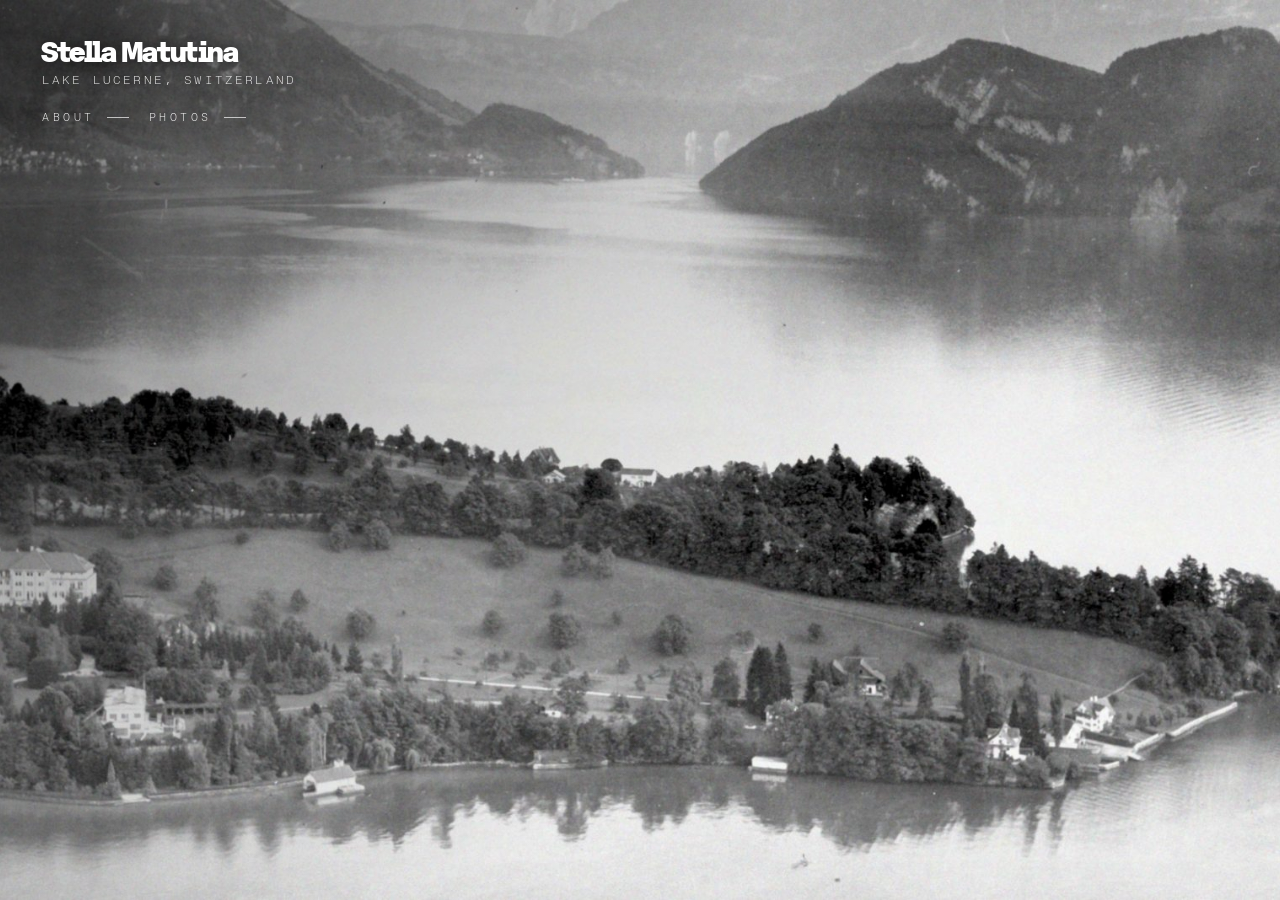
==== index.html @ 0b20fdcc "Fix About/Photos vertical alignment Co-Authored-By: Claude Sonnet 4.6 <noreply@anthropic.com>" ====
<!doctype html>
<html lang="en">
<head>
<meta charset="utf-8" />
<meta name="viewport" content="width=device-width, initial-scale=1, viewport-fit=cover" />
<title>Stella Matutina</title>
<style>
  @font-face {
    font-family: 'Tofth Grotesk Mono';
    src: url('assets/Tofth-Grotesk-Mono.ttf') format('truetype');
    font-weight: 400;
    font-display: swap;
  }
  @font-face {
    font-family: 'Tofth Grotesk Semi Mono';
    src: url('assets/Tofth-Grotesk-Semi-Mono-Negative-Tracking.ttf') format('truetype');
    font-weight: 400;
    font-display: swap;
  }

  * { box-sizing: border-box; margin: 0; padding: 0; }

  html, body {
    height: 100%;
    overflow: hidden;
    background: #000;
    font-family: 'Tofth Grotesk Mono', ui-monospace, 'SF Mono', Menlo, monospace;
    color: #fff;
    -webkit-font-smoothing: antialiased;
    -moz-osx-font-smoothing: grayscale;
  }

  /* ============ B&W AERIAL BACKGROUND ============ */
  .bg-stage {
    position: fixed;
    inset: 0;
    overflow: hidden;
    z-index: 0;
    background: #000;
  }
  /* Tiny placeholder is rendered as a blurred-up background, so the screen is
     never blank while the full image streams in. */
  .bg-placeholder {
    position: absolute;
    inset: 0;
    background-size: cover;
    background-position: center;
    filter: blur(24px);
    transform: scale(1.08);
    transition: opacity 0.6s ease;
  }
  .bg-stage img {
    position: absolute;
    inset: 0;
    width: 100%;
    height: 100%;
    object-fit: cover;
    object-position: center;
    opacity: 0;
    transition: opacity 0.7s ease;
  }
  .bg-stage img.loaded { opacity: 1; }
  .bg-stage img.loaded ~ .bg-placeholder,
  .bg-stage.ready .bg-placeholder { opacity: 0; }
  /* Subtle vignette to anchor the top-left text */
  .bg-stage::after {
    content: '';
    position: absolute;
    inset: 0;
    background:
      linear-gradient(135deg, rgba(0,0,0,0.55) 0%, rgba(0,0,0,0.15) 38%, rgba(0,0,0,0) 65%);
    pointer-events: none;
  }

  /* ============ TOP-LEFT TEXT BLOCK ============ */
  .corner {
    position: fixed;
    top: 38px;
    left: 42px;
    z-index: 3;
    color: #fff;
    display: flex;
    flex-direction: column;
    gap: 6px;
    animation: fade 1.4s ease 0.2s both;
  }
  @keyframes fade { from { opacity: 0; transform: translateY(-4px); } to { opacity: 1; transform: none; } }

  .corner .title {
    font-family: 'Tofth Grotesk Semi Mono', 'Tofth Grotesk Mono', monospace;
    font-size: 28px;
    letter-spacing: 0.02em;
    line-height: 1.05;
    font-weight: 400;
    text-shadow: 0 1px 14px rgba(0,0,0,0.5);
  }
  .corner .place {
    font-family: 'Tofth Grotesk Mono', monospace;
    font-size: 12px;
    letter-spacing: 0.18em;
    text-transform: uppercase;
    color: rgba(255,255,255,0.85);
    text-shadow: 0 1px 12px rgba(0,0,0,0.5);
  }
  .corner .about {
    margin-top: 18px;
    background: transparent;
    border: none;
    padding: 0;
    color: #fff;
    cursor: pointer;
    font-family: 'Tofth Grotesk Mono', monospace;
    font-size: 11px;
    letter-spacing: 0.32em;
    text-transform: uppercase;
    text-decoration: none;
    display: inline-flex;
    align-items: center;
    gap: 12px;
    opacity: 0.9;
    transition: opacity 0.2s ease, gap 0.25s ease;
    text-shadow: 0 1px 12px rgba(0,0,0,0.5);
  }
  .corner .about::after {
    content: '';
    width: 22px;
    height: 1px;
    background: rgba(255,255,255,0.75);
    transition: width 0.25s ease;
  }
  .corner .about:hover { opacity: 1; gap: 16px; }
  .corner .about:hover::after { width: 32px; }
  .corner .about:focus-visible { outline: 1px dashed rgba(255,255,255,0.8); outline-offset: 6px; }
  .corner.hidden {
    opacity: 0;
    filter: blur(8px);
    pointer-events: none;
    transition: opacity 0.35s ease, filter 0.35s ease;
  }

  /* ============ MODAL ============ */
  .modal-wrap {
    position: fixed;
    inset: 0;
    z-index: 11;
    display: flex;
    align-items: flex-start;
    justify-content: center;
    padding: 40px 24px;
    pointer-events: none;
    overflow-y: auto;
    -webkit-overflow-scrolling: touch;
  }
  .modal-wrap.open { pointer-events: auto; }

  .modal {
    pointer-events: none;
    position: relative;
    width: 100%;
    max-width: 480px;
    color: #fff;
    margin-top: auto;
    margin-bottom: auto;
  }
  .modal.open { pointer-events: auto; }

  @property --b {
    syntax: '<length>';
    inherits: false;
    initial-value: 0px;
  }
  .modal-blur {
    position: fixed;
    inset: 0;
    background: rgba(0,0,0,0);
    --b: 0px;
    backdrop-filter: blur(var(--b));
    -webkit-backdrop-filter: blur(var(--b));
    transition: --b 0.9s ease, background 0.9s ease;
    pointer-events: none;
    -webkit-mask-image: radial-gradient(ellipse 70% 65% at 50% 50%,
      #000 0%,
      rgba(0,0,0,0.92) 42%,
      rgba(0,0,0,0.65) 62%,
      rgba(0,0,0,0.3) 80%,
      rgba(0,0,0,0.1) 92%,
      transparent 100%);
            mask-image: radial-gradient(ellipse 70% 65% at 50% 50%,
      #000 0%,
      rgba(0,0,0,0.92) 42%,
      rgba(0,0,0,0.65) 62%,
      rgba(0,0,0,0.3) 80%,
      rgba(0,0,0,0.1) 92%,
      transparent 100%);
  }
  .modal.open .modal-blur { --b: 26px; background: rgba(0,0,0,0.25); }

  .modal-content {
    position: relative;
    padding: 36px 36px 32px;
    text-shadow: 0 1px 12px rgba(0,0,0,0.45);
    opacity: 0;
    transform: translateY(6px);
    transition: opacity 0.5s ease 0.15s, transform 0.6s ease 0.15s;
  }
  .modal.open .modal-content { opacity: 1; transform: none; }

  .modal-close {
    position: absolute;
    top: 6px;
    right: 6px;
    width: 32px;
    height: 32px;
    background: transparent;
    border: none;
    cursor: pointer;
    color: #fff;
    font-family: 'Tofth Grotesk Mono', monospace;
    font-size: 22px;
    line-height: 1;
    display: flex;
    align-items: center;
    justify-content: center;
    transition: opacity 0.2s;
    opacity: 0.7;
    z-index: 5;
    /* Halo so the × is readable even if it sits over a bright part of the photo. */
    text-shadow: 0 0 12px rgba(0,0,0,0.7), 0 1px 2px rgba(0,0,0,0.6);
  }
  .modal-close:hover { opacity: 1; }

  .modal-image {
    width: 100%;
    aspect-ratio: 1 / 1.12;
    overflow: hidden;
    background: transparent;
    position: relative;
    border-radius: 14px;
  }
  .modal-image img {
    width: 100%;
    height: 100%;
    object-fit: cover;
    object-position: center;
    display: block;
  }

  .modal-body {
    padding-top: 28px;
    font-family: 'Tofth Grotesk Mono', monospace;
    font-size: 13px;
    line-height: 1.65;
    color: rgba(255,255,255,0.92);
    text-wrap: pretty;
  }
  .modal-body p + p { margin-top: 14px; }

  .modal-footer {
    margin-top: 28px;
    padding-top: 18px;
    border-top: 1px solid rgba(255,255,255,0.18);
    display: flex;
    align-items: center;
    justify-content: space-between;
    font-family: 'Tofth Grotesk Mono', monospace;
    font-size: 12px;
    letter-spacing: 0.06em;
  }
  .modal-footer .label {
    text-transform: uppercase;
    letter-spacing: 0.22em;
    font-size: 10px;
    color: rgba(255,255,255,0.5);
  }
  .modal-footer a {
    color: #fff;
    text-decoration: underline;
    text-decoration-thickness: 1px;
    text-underline-offset: 3px;
    transition: opacity 0.2s ease;
  }
  .modal-footer a:hover { opacity: 0.7; }

  .place-link {
    color: inherit;
    text-decoration: none;
    transition: opacity 0.2s ease;
  }
  .place-link:hover { opacity: 0.7; }

  .body-link {
    color: inherit;
    text-decoration: underline;
    text-decoration-thickness: 1px;
    text-underline-offset: 3px;
    transition: opacity 0.2s ease;
  }
  .body-link:hover { opacity: 0.7; }

  /* ============ MOBILE ============ */
  @media (max-width: 600px) {
    .bg-stage img { object-position: 20% center; }
    .bg-placeholder { background-position: 20% center; }
    .corner { top: 24px; left: 22px; }
    .corner .title { font-size: 22px; }
    .corner .place { font-size: 11px; letter-spacing: 0.16em; }
    .modal { max-width: 100%; }
    .modal-content {
      /* Extra top padding so the close × sits clear above the photo. */
      padding: 48px 24px 26px;
    }
    .modal-blur { inset: -80px -80px; }
    .modal-close {
      top: 8px;
      right: 8px;
    }
    .modal-footer { flex-direction: column; align-items: flex-start; gap: 6px; }
  }
</style>
<script data-goatcounter="https://stellaearth.goatcounter.com/count" async src="//gc.zgo.at/count.js"></script>
</head>
<body>

  <!-- B&W aerial background -->
  <div class="bg-stage" id="bgStage" aria-hidden="true">
    <img id="bgImg" src="assets/bw-aerial.jpg" alt="" decoding="async" fetchpriority="high" />
    <div class="bg-placeholder" id="bgPlaceholder"></div>
  </div>

  <!-- Top-left text block -->
  <div class="corner" id="corner">
    <div class="title">Stella Matutina</div>
    <div class="place"><a href="https://maps.app.goo.gl/kTwNNW23MgwFQ2BG6" target="_blank" rel="noopener" class="place-link">Lake Lucerne, Switzerland</a></div>
    <div style="display:flex;flex-direction:row;gap:20px;align-items:center;margin-top:18px;">
      <button class="about" id="aboutBtn" style="margin-top:0;" aria-haspopup="dialog">About</button>
      <a href="/photos" class="about" style="margin-top:0;">Photos</a>
    </div>
  </div>

  <!-- Modal -->
  <div class="modal-wrap" id="modalWrap" aria-hidden="true">
    <div class="modal" id="modal" role="dialog" aria-modal="true" aria-labelledby="modalTitle">
      <div class="modal-blur" aria-hidden="true"></div>
      <div class="modal-content">
        <button class="modal-close" id="modalClose" aria-label="Close">×</button>

        <div class="modal-image">
          <img src="assets/desk-view.jpg" alt="A desk by an open window overlooking Lake Lucerne" loading="lazy" decoding="async" />
        </div>

        <div class="modal-body" id="modalTitle">
          <p>Stella Matutina is a school of practice in formation on a <a href="https://maps.app.goo.gl/kTwNNW23MgwFQ2BG6" target="_blank" rel="noopener" class="body-link">quiet peninsula on Lake Lucerne</a> built around people who move between and beyond philosophy, art, science, business, and technology.</p>
          <p>For two centuries this site was under the care of The Sisters of Baldegg, who founded the region's first school for girls and went on to design a nearby convent with Marcel Breuer.</p>
          <p>Stella's next chapter is as an R&amp;D ecosystem that treats technology as a philosophical site: a place where foundational concepts that organise society such as intelligence, agency, and subjectivity come under strain and are discarded or renewed.</p>
          <p>Our response to this is to develop an institution that can engage with this conceptual strain, name what is missing or struggling to be born, and prototype discipline agnostic interventions at a scale that is equal to the moment.</p>
          <p>Through independent research and institutional partnerships, we give exceptional researchers, engineers, artists, entrepreneurs, and philanthropists what this work requires: resources, time, and collaborators.</p>
          <p>Stella is being designed in the belief that articulating new concepts, building prototypes, and designing institutions capable of sustaining them is one practice rather than three.</p>
          <p>We call this philosophical R&amp;D.</p>
        </div>

        <div class="modal-footer">
          <span class="label">Inquiries</span>
          <a href="mailto:info@stella.earth">info@stella.earth</a>
        </div>
      </div>
    </div>
  </div>

<script>
  // ── Background: show a tiny blurred placeholder instantly, fade to the full
  // image once it has fully decoded (prevents the line-by-line reveal). ──
  var TINY_BG = '[data-uri]';
  (function(){
    var bgImg = document.getElementById('bgImg');
    var ph = document.getElementById('bgPlaceholder');
    var stage = document.getElementById('bgStage');
    ph.style.backgroundImage = 'url("' + TINY_BG + '")';
    function reveal(){
      bgImg.classList.add('loaded');
      stage.classList.add('ready');
    }
    if (bgImg.complete && bgImg.naturalWidth > 0) {
      // Cached — still wait one frame so the placeholder paints.
      requestAnimationFrame(reveal);
    } else if (bgImg.decode) {
      bgImg.decode().then(reveal).catch(function(){
        bgImg.addEventListener('load', reveal, { once: true });
      });
    } else {
      bgImg.addEventListener('load', reveal, { once: true });
    }
  })();

  var aboutBtn = document.getElementById('aboutBtn');
  var corner = document.getElementById('corner');
  var modal = document.getElementById('modal');
  var modalWrap = document.getElementById('modalWrap');
  var closeBtn = document.getElementById('modalClose');

  function openModal() {
    corner.classList.add('hidden');
    modal.classList.add('open');
    modalWrap.classList.add('open');
    modalWrap.setAttribute('aria-hidden', 'false');
    modalWrap.scrollTop = 0;
  }
  function closeModal() {
    modal.classList.remove('open');
    modalWrap.classList.remove('open');
    corner.classList.remove('hidden');
    modalWrap.setAttribute('aria-hidden', 'true');
  }
  aboutBtn.addEventListener('click', openModal);
  closeBtn.addEventListener('click', closeModal);
  modalWrap.addEventListener('click', function(e) {
    if (e.target === modalWrap) closeModal();
  });
  document.addEventListener('keydown', function(e) {
    if (e.key === 'Escape') closeModal();
  });
</script>
</body>
</html>
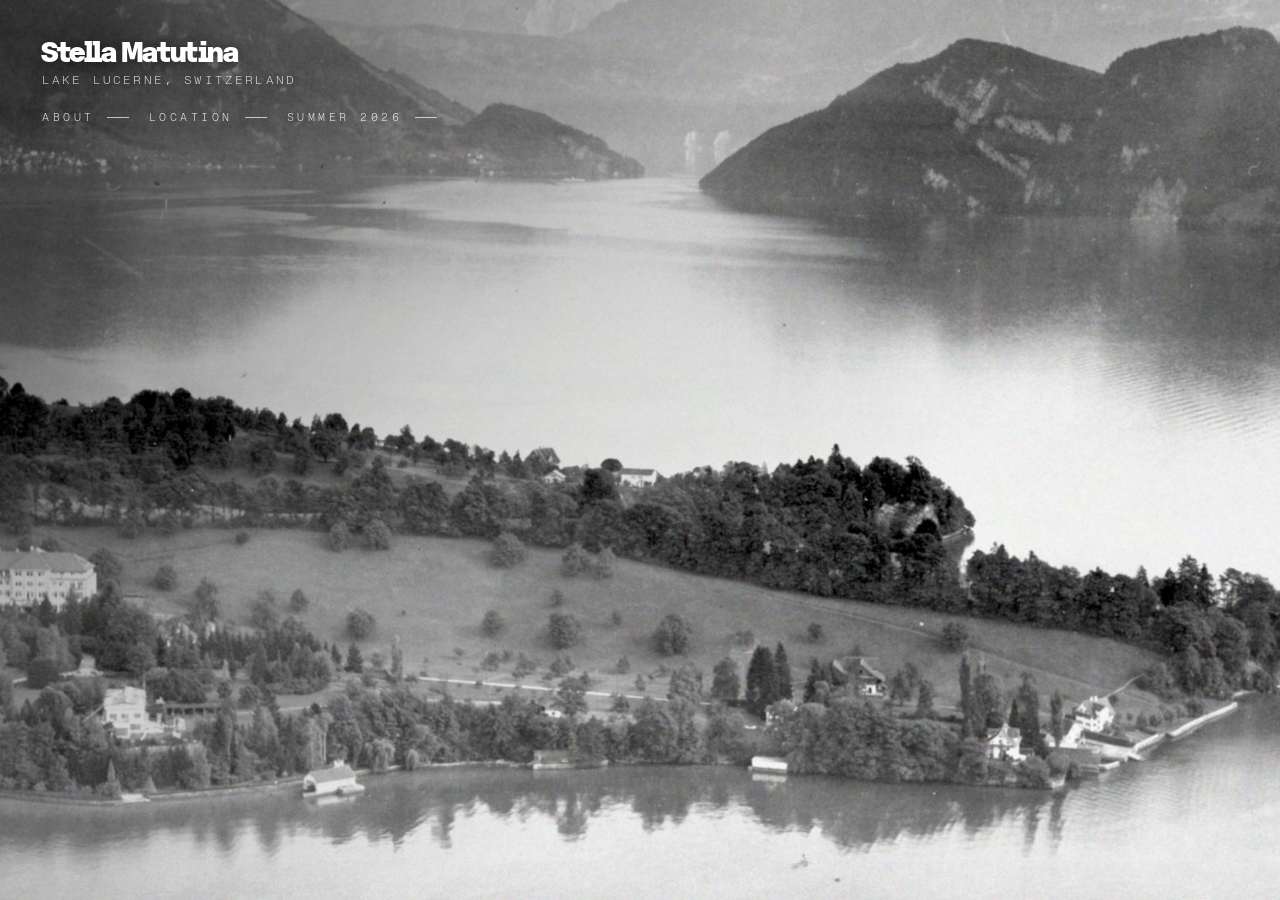
==== commit 5f2db0c8: "Rename Photos to Location; add Summer 2026 section - /photos moves to /location with a one-paragraph" ====
--- a/index.html
+++ b/index.html
@@ -331,9 +331,10 @@
   <div class="corner" id="corner">
     <div class="title">Stella Matutina</div>
     <div class="place"><a href="https://maps.app.goo.gl/kTwNNW23MgwFQ2BG6" target="_blank" rel="noopener" class="place-link">Lake Lucerne, Switzerland</a></div>
-    <div style="display:flex;flex-direction:row;gap:20px;align-items:center;margin-top:18px;">
+    <div style="display:flex;flex-direction:row;flex-wrap:wrap;gap:12px 20px;align-items:center;margin-top:18px;">
       <button class="about" id="aboutBtn" style="margin-top:0;" aria-haspopup="dialog">About</button>
-      <a href="/photos" class="about" style="margin-top:0;">Photos</a>
+      <a href="/location/" class="about" style="margin-top:0;">Location</a>
+      <a href="/summer/" class="about" style="margin-top:0;">Summer 2026</a>
     </div>
   </div>
 
@@ -352,9 +353,7 @@
           <p>Stella Matutina is a school of practice in formation on a <a href="https://maps.app.goo.gl/kTwNNW23MgwFQ2BG6" target="_blank" rel="noopener" class="body-link">quiet peninsula on Lake Lucerne</a> built around people who move between and beyond philosophy, art, science, business, and technology.</p>
           <p>For two centuries this site was under the care of The Sisters of Baldegg, who founded the region's first school for girls and went on to design a nearby convent with Marcel Breuer.</p>
           <p>Stella's next chapter is as an R&amp;D ecosystem that treats technology as a philosophical site: a place where foundational concepts that organise society such as intelligence, agency, and subjectivity come under strain and are discarded or renewed.</p>
-          <p>Our response to this is to develop an institution that can engage with this conceptual strain, name what is missing or struggling to be born, and prototype discipline agnostic interventions at a scale that is equal to the moment.</p>
-          <p>Through independent research and institutional partnerships, we give exceptional researchers, engineers, artists, entrepreneurs, and philanthropists what this work requires: resources, time, and collaborators.</p>
-          <p>Stella is being designed in the belief that articulating new concepts, building prototypes, and designing institutions capable of sustaining them is one practice rather than three.</p>
+<p>Stella is being designed in the belief that articulating new concepts, building prototypes, and designing institutions capable of sustaining them is one practice.</p>
           <p>We call this philosophical R&amp;D.</p>
         </div>
 
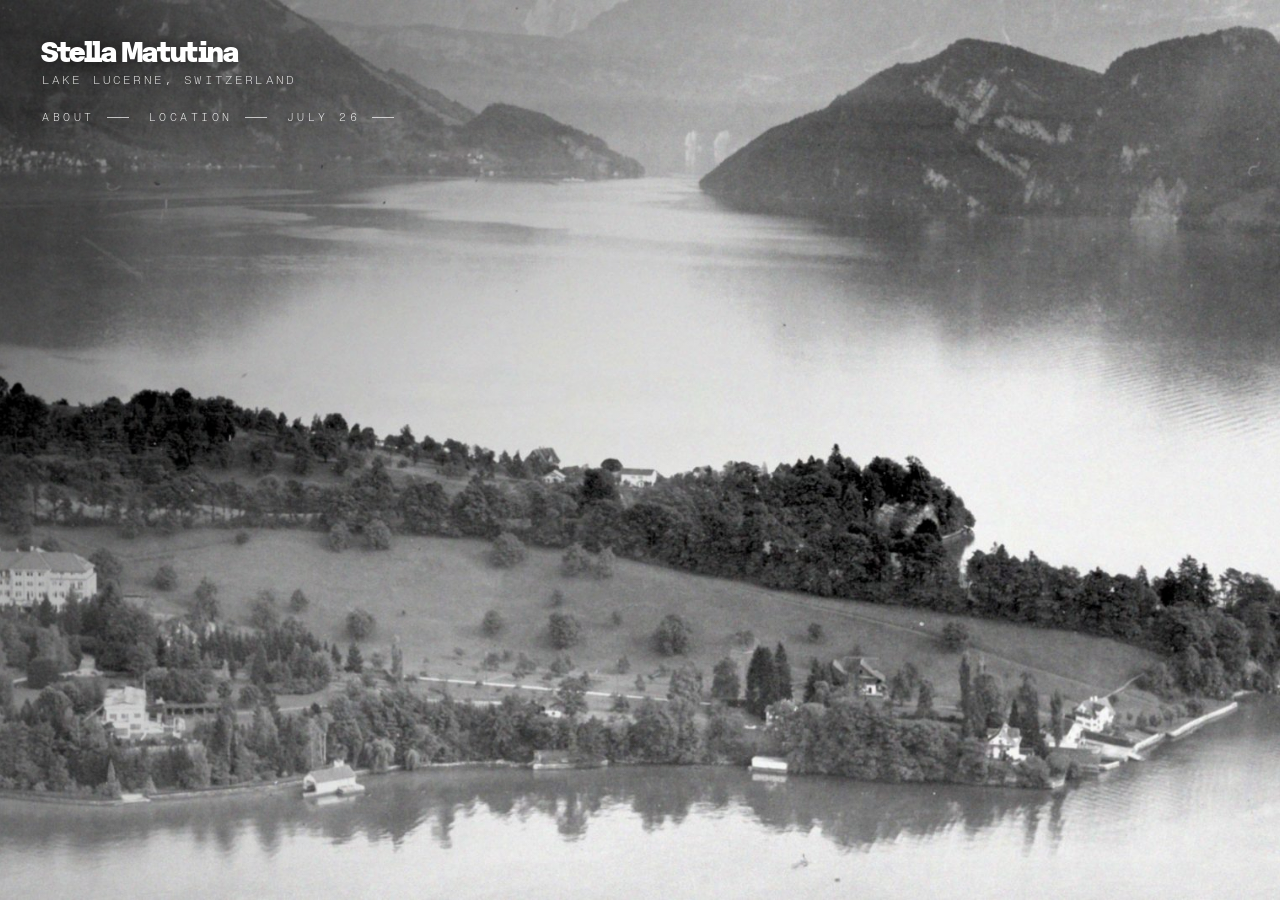
==== commit 676566f2: "Home nav: 'July 26' on one line; expand Location paragraph - Nav label Summer 2026 -> July 26, no wr" ====
--- a/index.html
+++ b/index.html
@@ -304,6 +304,12 @@
     .corner { top: 24px; left: 22px; }
     .corner .title { font-size: 22px; }
     .corner .place { font-size: 11px; letter-spacing: 0.16em; }
+    /* Keep About · Location · July 26 on one line down to 320px. */
+    .corner .nav { gap: 14px !important; }
+    .corner .about { letter-spacing: 0.24em; gap: 8px; }
+    .corner .about::after { width: 14px; }
+    .corner .about:hover { gap: 10px; }
+    .corner .about:hover::after { width: 20px; }
     .modal { max-width: 100%; }
     .modal-content {
       /* Extra top padding so the close × sits clear above the photo. */
@@ -331,10 +337,10 @@
   <div class="corner" id="corner">
     <div class="title">Stella Matutina</div>
     <div class="place"><a href="https://maps.app.goo.gl/kTwNNW23MgwFQ2BG6" target="_blank" rel="noopener" class="place-link">Lake Lucerne, Switzerland</a></div>
-    <div style="display:flex;flex-direction:row;flex-wrap:wrap;gap:12px 20px;align-items:center;margin-top:18px;">
+    <div class="nav" style="display:flex;flex-direction:row;flex-wrap:nowrap;gap:20px;align-items:center;margin-top:18px;white-space:nowrap;">
       <button class="about" id="aboutBtn" style="margin-top:0;" aria-haspopup="dialog">About</button>
       <a href="/location/" class="about" style="margin-top:0;">Location</a>
-      <a href="/summer/" class="about" style="margin-top:0;">Summer 2026</a>
+      <a href="/summer/" class="about" style="margin-top:0;">July 26</a>
     </div>
   </div>
 
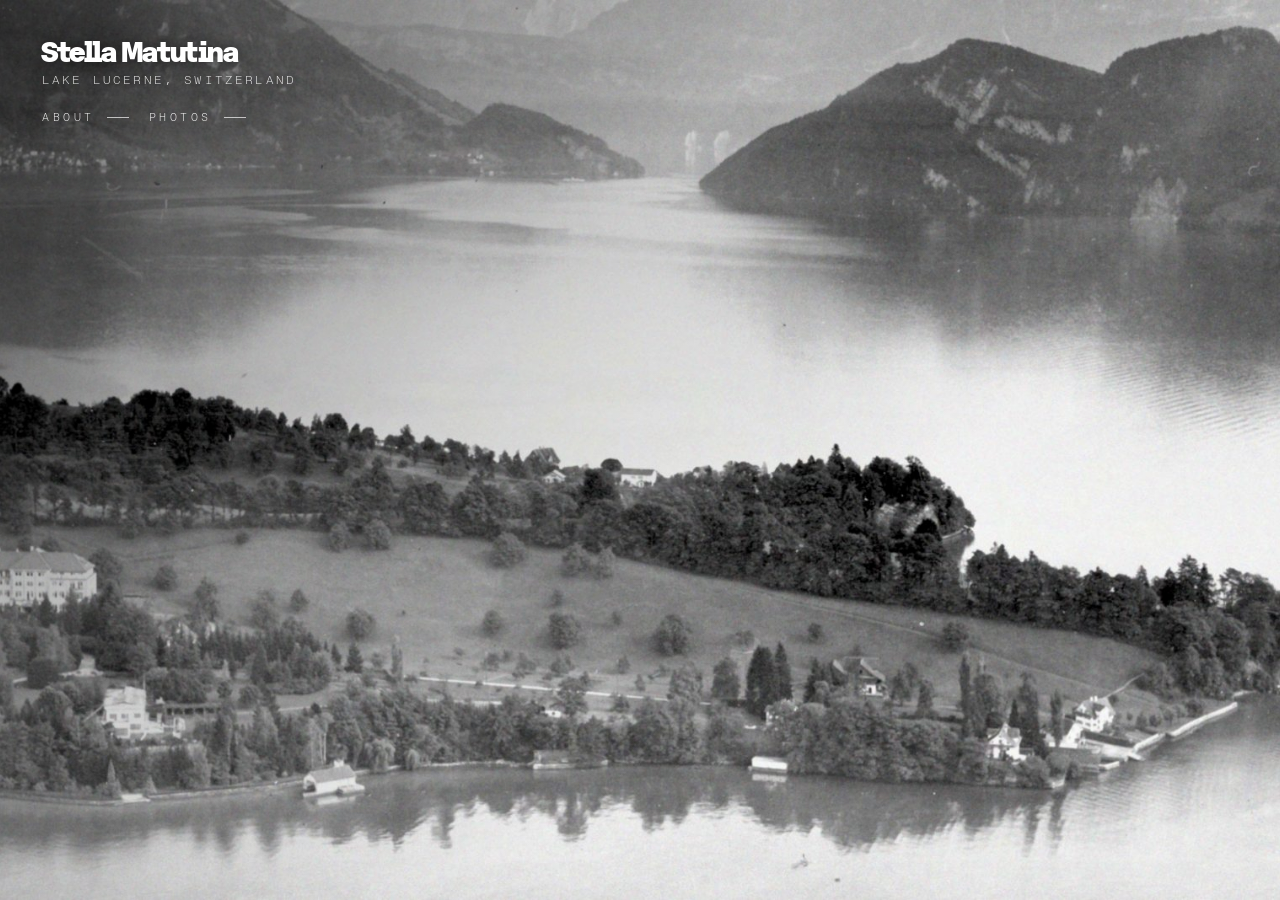
==== commit e46f83ec: "Add 'Stay connected' mailing-list sign-up to the home page Only change to the live site: the home pa" ====
--- a/index.html
+++ b/index.html
@@ -304,12 +304,6 @@
     .corner { top: 24px; left: 22px; }
     .corner .title { font-size: 22px; }
     .corner .place { font-size: 11px; letter-spacing: 0.16em; }
-    /* Keep About · Location · July 26 on one line down to 320px. */
-    .corner .nav { gap: 14px !important; }
-    .corner .about { letter-spacing: 0.24em; gap: 8px; }
-    .corner .about::after { width: 14px; }
-    .corner .about:hover { gap: 10px; }
-    .corner .about:hover::after { width: 20px; }
     .modal { max-width: 100%; }
     .modal-content {
       /* Extra top padding so the close × sits clear above the photo. */
@@ -337,10 +331,9 @@
   <div class="corner" id="corner">
     <div class="title">Stella Matutina</div>
     <div class="place"><a href="https://maps.app.goo.gl/kTwNNW23MgwFQ2BG6" target="_blank" rel="noopener" class="place-link">Lake Lucerne, Switzerland</a></div>
-    <div class="nav" style="display:flex;flex-direction:row;flex-wrap:nowrap;gap:20px;align-items:center;margin-top:18px;white-space:nowrap;">
+    <div style="display:flex;flex-direction:row;gap:20px;align-items:center;margin-top:18px;">
       <button class="about" id="aboutBtn" style="margin-top:0;" aria-haspopup="dialog">About</button>
-      <a href="/location/" class="about" style="margin-top:0;">Location</a>
-      <a href="/summer/" class="about" style="margin-top:0;">July 26</a>
+      <a href="/photos" class="about" style="margin-top:0;">Photos</a>
     </div>
   </div>
 
@@ -424,5 +417,6 @@
     if (e.key === 'Escape') closeModal();
   });
 </script>
+<script src="/assets/signup.js" defer></script>
 </body>
 </html>
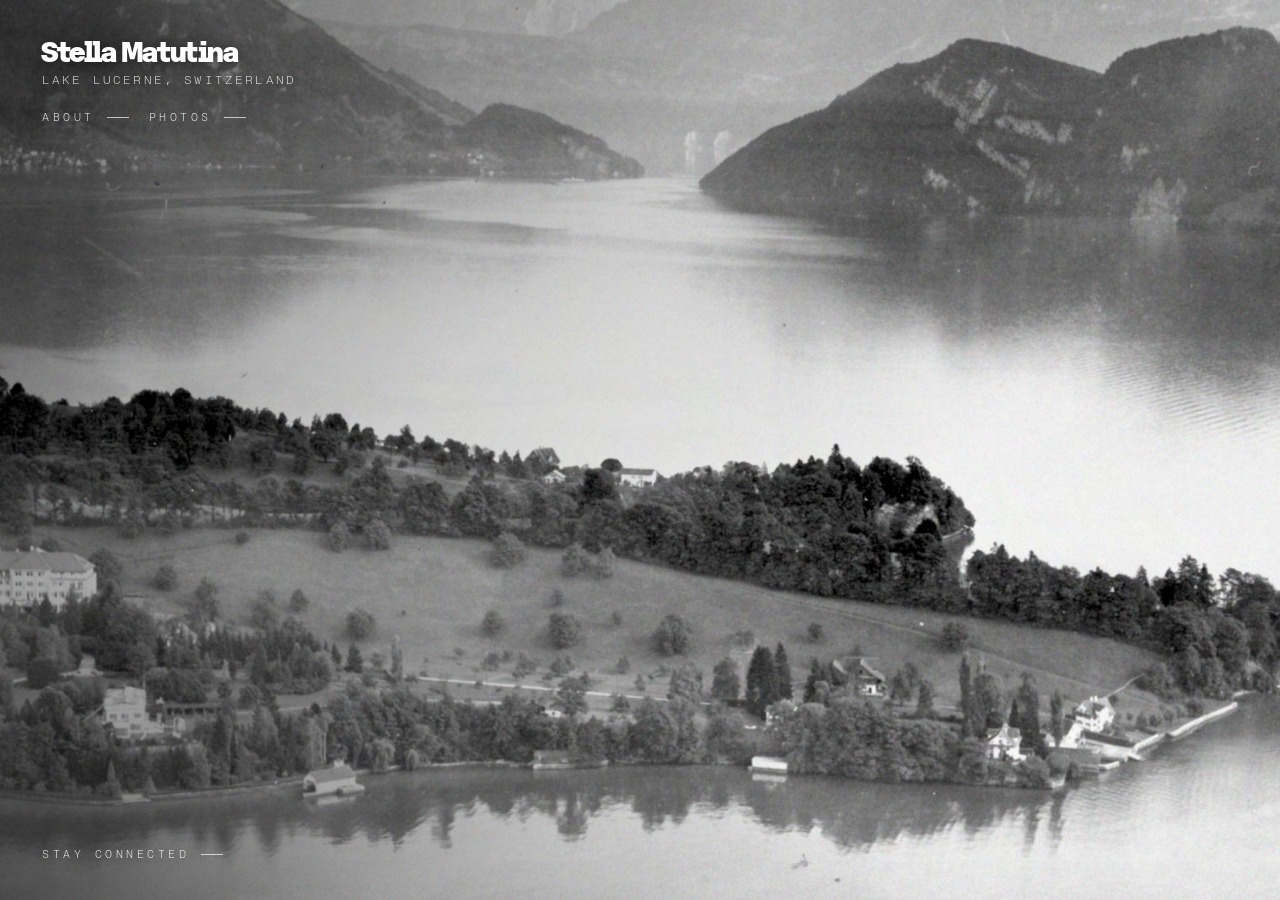
==== commit a4691950: "Link favicon in all pages Co-Authored-By: Claude Opus 5.5 <noreply@anthropic.com> Claude-Session: ht" ====
--- a/index.html
+++ b/index.html
@@ -4,6 +4,9 @@
 <meta charset="utf-8" />
 <meta name="viewport" content="width=device-width, initial-scale=1, viewport-fit=cover" />
 <title>Stella Matutina</title>
+<link rel="icon" href="/favicon.ico" sizes="any" />
+<link rel="icon" type="image/png" href="/assets/favicon-32.png" sizes="32x32" />
+<link rel="apple-touch-icon" href="/assets/apple-touch-icon.png" />
 <style>
   @font-face {
     font-family: 'Tofth Grotesk Mono';
